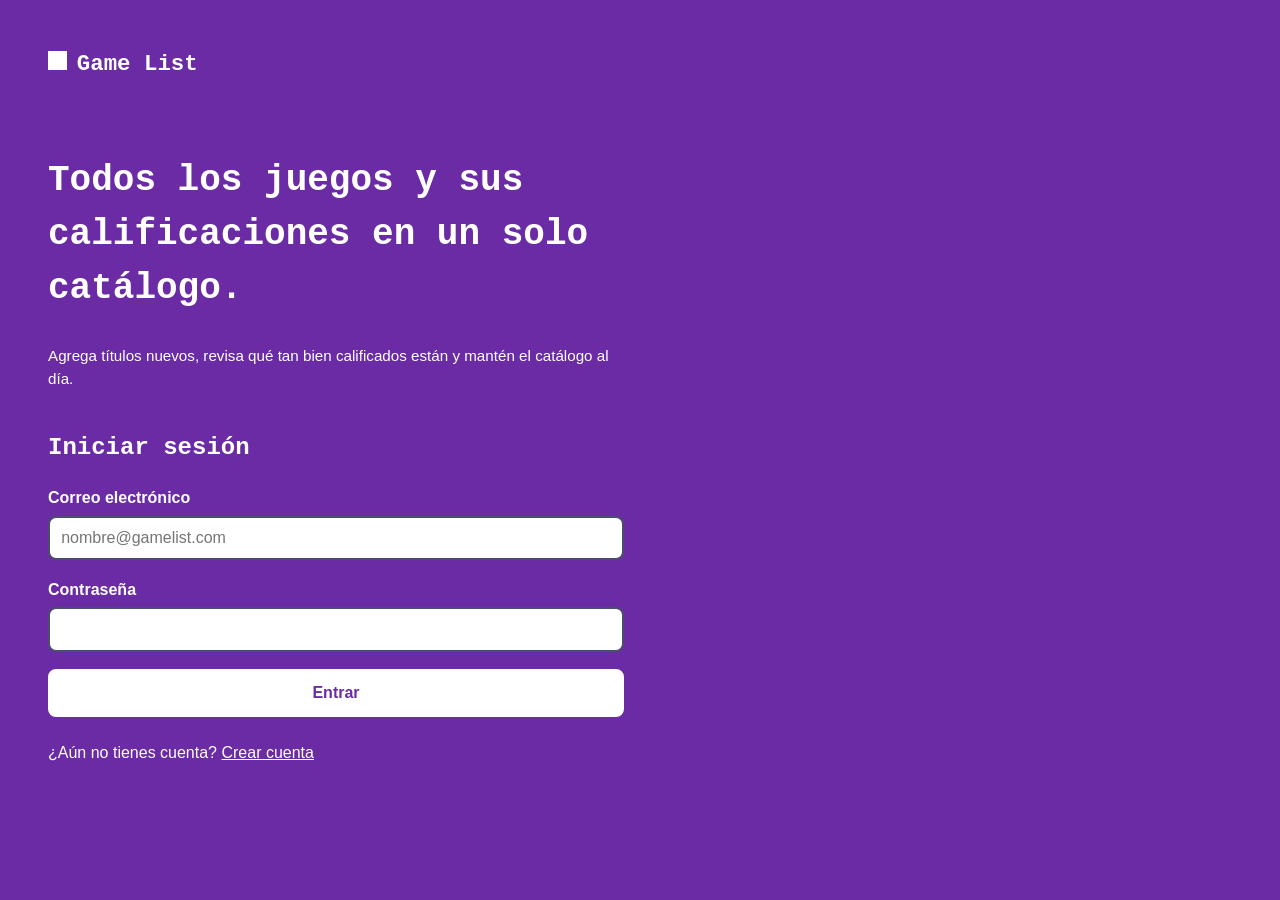
==== index.html @ 8125d41f "Add files via upload" ====
<!DOCTYPE html>
<html lang="es">
<head>
  <meta charset="UTF-8">
  <meta name="viewport" content="width=device-width, initial-scale=1">
  <meta http-equiv="refresh" content="0; url=login.html">
  <title>Game List Backoffice</title>
</head>
<body>
  <p> <a href="login.html"></a>.</p>
</body>
</html>
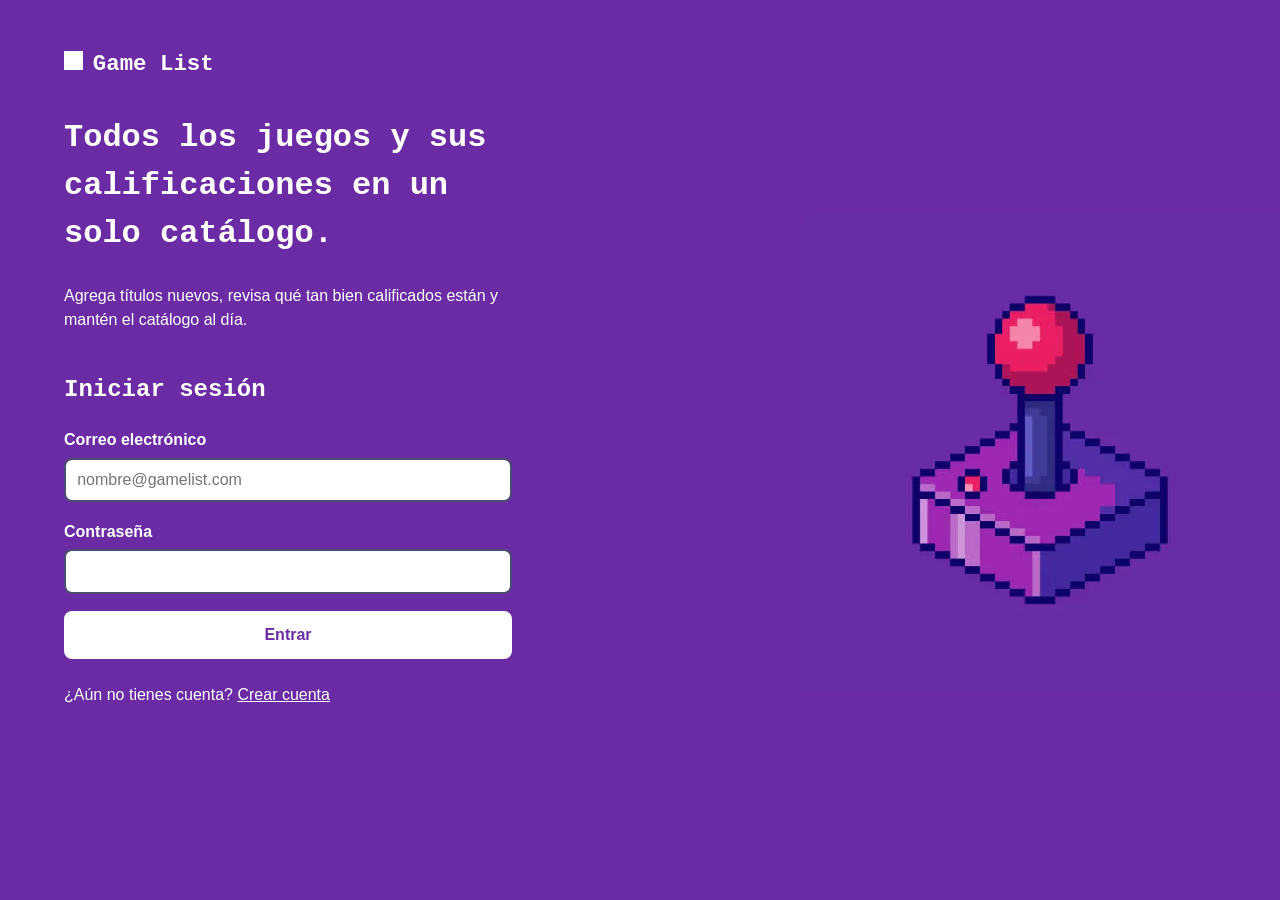
==== commit ebfa73d5: "Add files via upload" ====
--- a/index.html
+++ b/index.html
@@ -7,6 +7,6 @@
   <title>Game List Backoffice</title>
 </head>
 <body>
-  <p> <a href="login.html"></a>.</p>
+  <p><a href="login.html">Ir a iniciar sesión</a></p>
 </body>
 </html>
